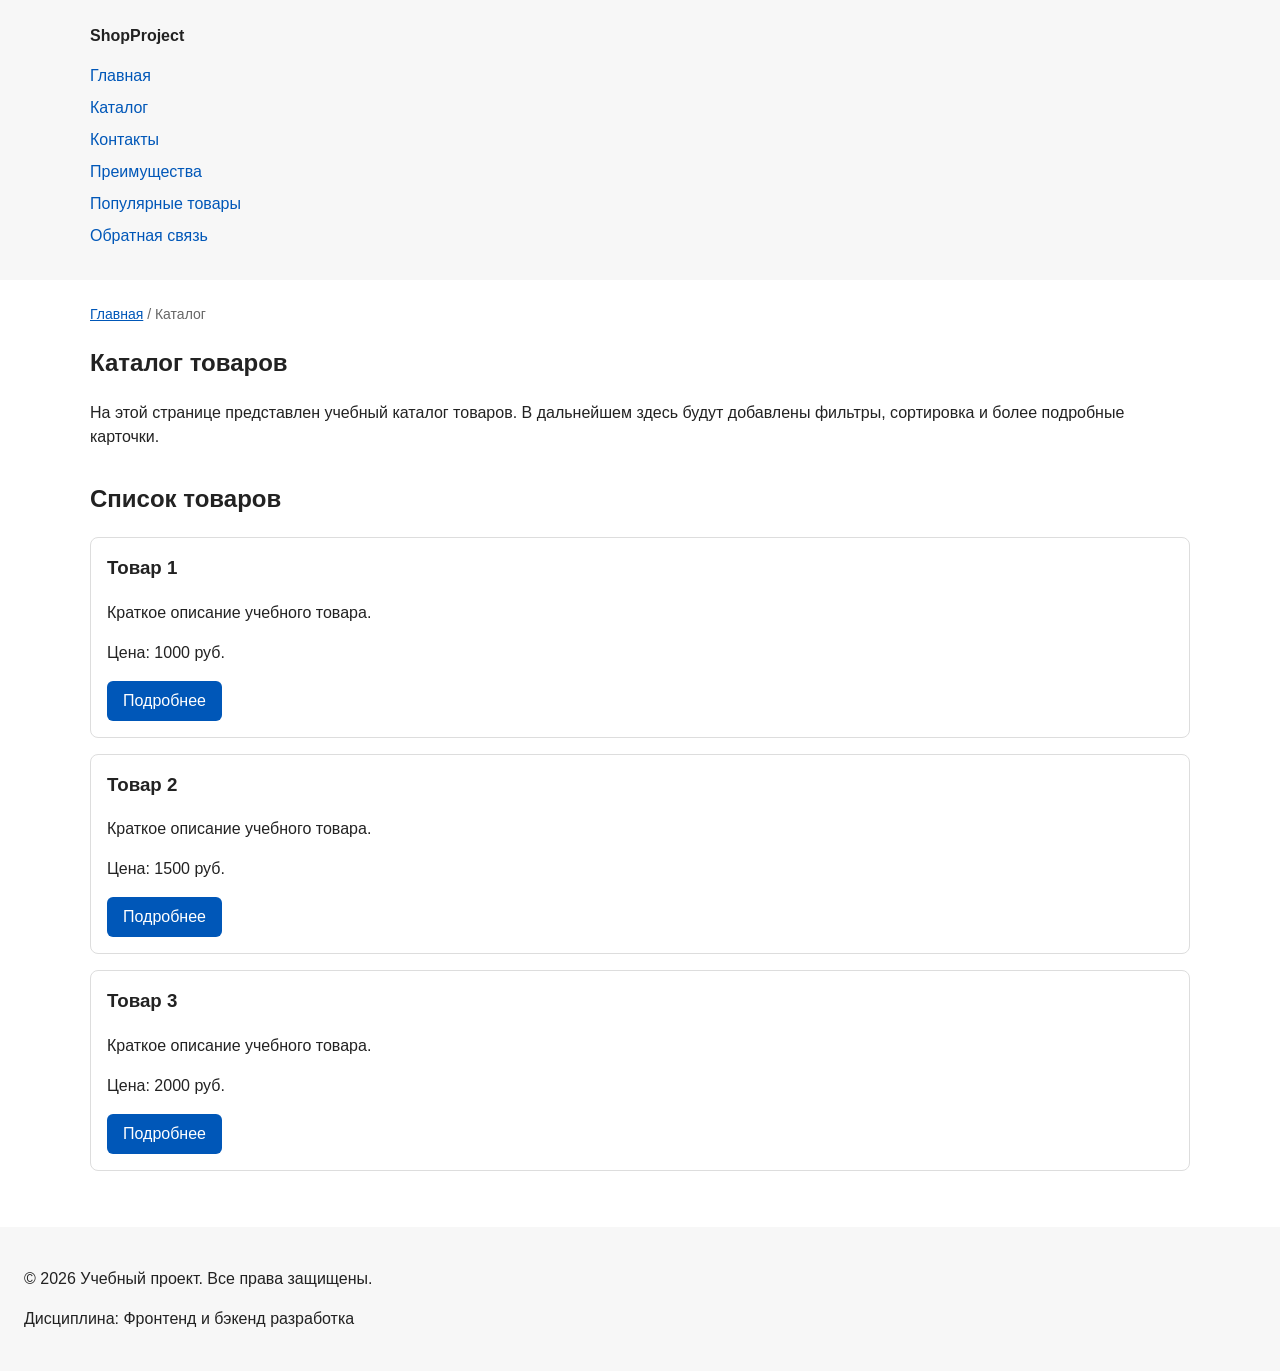
==== catalog.html @ 39c54fe2 "feat: add multi-page structure navigation and anchors" ====
<!DOCTYPE html>
<html lang="ru">
<head>
    <meta property="og:type" content="website">
    <meta property="og:title" content="Учебный интернет-магазин">
    <meta property="og:description" content="Учебный frontend-проект интернет-магазина.">
    <meta property="og:image" content="https://gothplug.github.io/kr1-html-css-shop/images/preview.jpg">
    <meta charset="UTF-8">
    <meta name="viewport" content="width=device-width, initial-scale=1.0">
    <meta name="description" content="Каталог товаров учебного интернет-магазина.">
    <title>Каталог товаров — Учебный интернет-магазин</title>
    <link rel="stylesheet" href="css/style.css">
</head>
<body>
  <header>
    <div class="site-header">
      <a class="site-logo" href="index.html">ShopProject</a>

      <nav class="site-nav" aria-label="Основная навигация">
        <ul class="site-nav__list">
          <li><a href="index.html">Главная</a></li>
          <li><a href="catalog.html">Каталог</a></li>
          <li><a href="contacts.html">Контакты</a></li>
          <li><a href="index.html#advantages">Преимущества</a></li>
          <li><a href="index.html#popular">Популярные товары</a></li>
          <li><a href="index.html#contacts">Обратная связь</a></li>
        </ul>
      </nav>
    </div>
  </header>

  <main>
    <nav class="breadcrumbs" aria-label="Хлебные крошки">
      <a href="index.html">Главная</a>
      <span>Каталог</span>
    </nav>

    <section class="section">
      <h1>Каталог товаров</h1>
      <p>
        На этой странице представлен учебный каталог товаров.
        В дальнейшем здесь будут добавлены фильтры, сортировка и более
        подробные карточки.
      </p>
    </section>

    <section class="section">
      <h2>Список товаров</h2>

      <article class="product-card">
        <h3>Товар 1</h3>
        <p>Краткое описание учебного товара.</p>
        <p>Цена: 1000 руб.</p>
        <a class="button" href="index.html#popular">Подробнее</a>
      </article>

      <article class="product-card">
        <h3>Товар 2</h3>
        <p>Краткое описание учебного товара.</p>
        <p>Цена: 1500 руб.</p>
        <a class="button" href="index.html#popular">Подробнее</a>
      </article>

      <article class="product-card">
        <h3>Товар 3</h3>
        <p>Краткое описание учебного товара.</p>
        <p>Цена: 2000 руб.</p>
        <a class="button" href="index.html#popular">Подробнее</a>
      </article>
    </section>
  </main>

  <footer>
    <p>&copy; 2026 Учебный проект. Все права защищены.</p>
    <p>Дисциплина: Фронтенд и бэкенд разработка</p>
  </footer>
</body>
</html>
---- css/style.css ----
/* ===============================
   1. Переменные проекта
   =============================== */

:root {
  /* Основные цвета проекта */
  --color-bg: #ffffff;
  --color-text: #222222;
  --color-muted: #666666;
  --color-primary: #0057b8;
  --color-primary-dark: #003f86;
  --color-border: #dddddd;
  --color-surface: #f7f7f7;
  --color-surface-accent: #eef5ff;
  --color-danger: #b00020;
  --color-success: #168a2f;
  --color-success-bg: #eefaf0;
  --color-white: #ffffff;

  /* Отступы */
  --space-xs: 4px;
  --space-sm: 8px;
  --space-md: 16px;
  --space-lg: 24px;
  --space-xl: 32px;

  /* Скругления */
  --radius-sm: 6px;
  --radius-md: 8px;
  --radius-lg: 12px;

  /* Размеры */
  --container-width: 1100px;
}

/* ===============================
   2. Базовые стили
   =============================== */

* {
  box-sizing: border-box;
}

body {
  margin: 0;
  font-family: Arial, sans-serif;
  line-height: 1.5;
  color: var(--color-text);
  background-color: var(--color-bg);
}

header,
main,
footer {
  padding: var(--space-lg);
}

header {
  background-color: var(--color-surface);
}

footer {
  background-color: var(--color-surface);
}

.breadcrumbs {
  max-width: var(--container-width);
  margin: 0 auto var(--space-md);
  font-size: 14px;
  color: var(--color-muted);
}

.breadcrumbs a {
  color: var(--color-primary);
}

.breadcrumbs span::before {
  content: " / ";
  color: var(--color-muted);
}


/* ===============================
   3. Общие элементы интерфейса
   =============================== */

a {
  color: var(--color-primary);
}

a:hover {
  color: var(--color-primary-dark);
}

:target {
  outline: 2px dashed var(--color-primary);
  outline-offset: 4px;
}

a:focus-visible {
  outline: 2px solid var(--color-primary);
  outline-offset: 3px;
}

.button {
  display: inline-block;
  padding: var(--space-sm) var(--space-md);
  color: var(--color-white);
  background-color: var(--color-primary);
  text-decoration: none;
  border: none;
  border-radius: var(--radius-sm);
  cursor: pointer;
}

.button:hover {
  background-color: var(--color-primary-dark);
}

.button:focus-visible {
  outline: 2px solid var(--color-primary);
  outline-offset: 3px;
}

.button:disabled {
  opacity: 0.6;
  cursor: not-allowed;
}

/* ===============================
   4. Компоненты страницы
   =============================== */

.site-header {
  max-width: var(--container-width);
  margin: 0 auto;
}

.site-logo {
  font-weight: bold;
  text-decoration: none;
  color: var(--color-text);
}

.site-nav__list {
  padding: 0;
  margin: var(--space-md) 0 0;
  list-style: none;
}

.site-nav__list li {
  margin-bottom: var(--space-sm);
}

.site-nav__list a {
  color: var(--color-primary);
  text-decoration: none;
}

.site-nav__list a:hover {
  text-decoration: underline;
}

.hero {
  max-width: var(--container-width);
  margin: 0 auto var(--space-xl);
  padding: var(--space-xl) var(--space-lg);
  background-color: var(--color-surface-accent);
  border-radius: var(--radius-lg);
}

.section {
  max-width: var(--container-width);
  margin: 0 auto var(--space-xl);
}

.section h2 {
  margin-top: 0;
}

.product-card {
  margin-bottom: var(--space-md);
  padding: var(--space-md);
  border: 1px solid var(--color-border);
  border-radius: var(--radius-md);
  background-color: var(--color-bg);
}

.product-card:hover {
  border-color: var(--color-primary);
}

.product-card h3 {
  margin-top: 0;
}

.aside-info {
  max-width: var(--container-width);
  margin: 0 auto var(--space-xl);
  padding: var(--space-md);
  border-left: 4px solid var(--color-primary);
  background-color: var(--color-surface);
}

/* ===============================
   5. Форма и модальное окно
   =============================== */

.order-dialog {
  width: min(100% - 32px, 560px);
  padding: var(--space-lg);
  border: none;
  border-radius: var(--radius-lg);
}

.order-dialog::backdrop {
  background-color: rgba(0, 0, 0, 0.5);
}

.form-field {
  margin-bottom: var(--space-md);
}

.form-field label {
  display: block;
  margin-bottom: var(--space-xs);
}

.form-field input,
.form-field select,
.form-field textarea {
  width: 100%;
  padding: 10px 12px;
  border: 1px solid var(--color-border);
  border-radius: var(--radius-sm);
  font: inherit;
}

.form-field input[type="checkbox"] {
  width: auto;
}

.form-field small {
  display: block;
  margin-top: var(--space-xs);
  color: var(--color-muted);
}

.form-field input:hover,
.form-field select:hover,
.form-field textarea:hover {
  border-color: var(--color-primary);
}

.form-field input:focus-visible,
.form-field select:focus-visible,
.form-field textarea:focus-visible,
.form-actions button:focus-visible {
  outline: 2px solid var(--color-primary);
  outline-offset: 3px;
}

[aria-invalid="true"] {
  border-color: var(--color-danger);
}

.form-actions {
  display: flex;
  gap: 12px;
  margin-top: 20px;
}

.success-message {
  max-width: var(--container-width);
  margin: var(--space-lg) auto;
  padding: var(--space-md);
  border-left: 4px solid var(--color-success);
  background-color: var(--color-success-bg);
}

html {
  scroll-behavior: smooth;
}
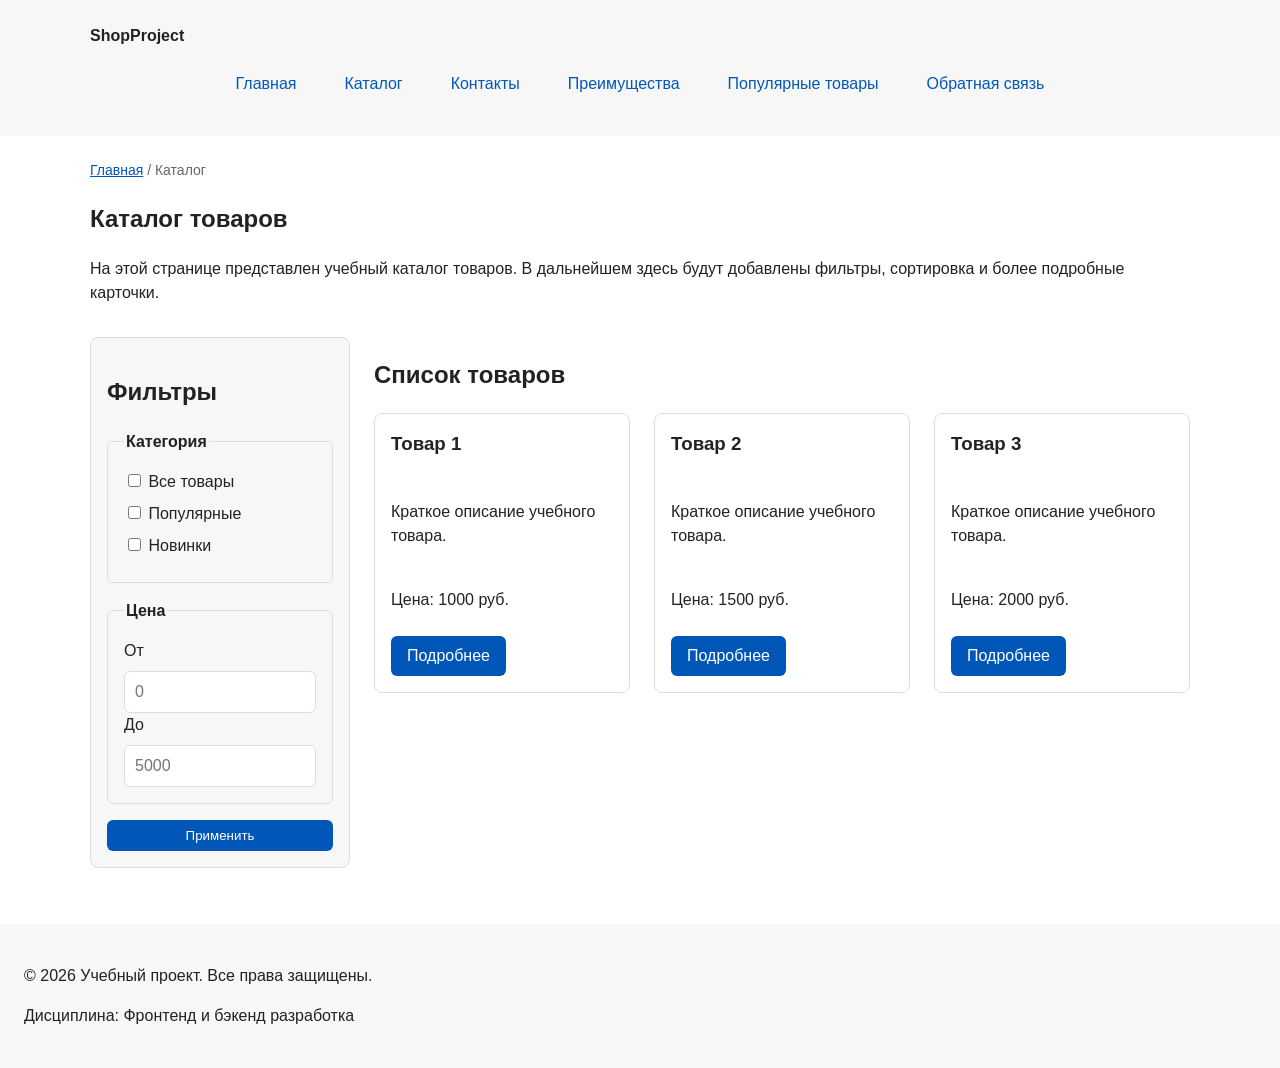
==== commit 60522a54: "feat: add flex navigation and grid catalog layout" ====
--- a/catalog.html
+++ b/catalog.html
@@ -44,29 +44,70 @@
       </p>
     </section>
 
-    <section class="section">
-      <h2>Список товаров</h2>
+    <section class="catalog-layout">
+      <aside class="catalog-filters">
+        <h2>Фильтры</h2>
 
-      <article class="product-card">
-        <h3>Товар 1</h3>
-        <p>Краткое описание учебного товара.</p>
-        <p>Цена: 1000 руб.</p>
-        <a class="button" href="index.html#popular">Подробнее</a>
-      </article>
+        <form class="filters-form" action="#" method="get">
+          <fieldset>
+            <legend>Категория</legend>
 
-      <article class="product-card">
-        <h3>Товар 2</h3>
-        <p>Краткое описание учебного товара.</p>
-        <p>Цена: 1500 руб.</p>
-        <a class="button" href="index.html#popular">Подробнее</a>
-      </article>
+            <label>
+              <input type="checkbox" name="category" value="all">
+              Все товары
+            </label>
 
-      <article class="product-card">
-        <h3>Товар 3</h3>
-        <p>Краткое описание учебного товара.</p>
-        <p>Цена: 2000 руб.</p>
-        <a class="button" href="index.html#popular">Подробнее</a>
-      </article>
+            <label>
+              <input type="checkbox" name="category" value="popular">
+              Популярные
+            </label>
+
+            <label>
+              <input type="checkbox" name="category" value="new">
+              Новинки
+            </label>
+          </fieldset>
+
+          <fieldset>
+            <legend>Цена</legend>
+
+            <label for="price-from">От</label>
+            <input id="price-from" name="price-from" type="number" min="0" placeholder="0">
+
+            <label for="price-to">До</label>
+            <input id="price-to" name="price-to" type="number" min="0" placeholder="5000">
+          </fieldset>
+
+          <button class="button" type="submit">Применить</button>
+        </form>
+      </aside>
+
+      <section class="catalog-products">
+        <h2>Список товаров</h2>
+
+        <div class="products-grid">
+          <article class="product-card">
+            <h3>Товар 1</h3>
+            <p>Краткое описание учебного товара.</p>
+            <p>Цена: 1000 руб.</p>
+            <a class="button" href="index.html#popular">Подробнее</a>
+          </article>
+
+          <article class="product-card">
+            <h3>Товар 2</h3>
+            <p>Краткое описание учебного товара.</p>
+            <p>Цена: 1500 руб.</p>
+            <a class="button" href="index.html#popular">Подробнее</a>
+          </article>
+
+          <article class="product-card">
+            <h3>Товар 3</h3>
+            <p>Краткое описание учебного товара.</p>
+            <p>Цена: 2000 руб.</p>
+            <a class="button" href="index.html#popular">Подробнее</a>
+          </article>
+        </div>
+      </section>
     </section>
   </main>
 
@@ -75,4 +116,4 @@
     <p>Дисциплина: Фронтенд и бэкенд разработка</p>
   </footer>
 </body>
-</html>
+</html>
--- a/css/style.css
+++ b/css/style.css
@@ -143,6 +143,11 @@
 }
 
 .site-nav__list {
+  display: flex;
+  flex-wrap: wrap;
+  justify-content: center;
+  align-items: center;
+  gap: var(--space-md);
   padding: 0;
   margin: var(--space-md) 0 0;
   list-style: none;
@@ -153,13 +158,18 @@
 }
 
 .site-nav__list a {
+  display: inline-block;
+  padding: var(--space-sm) var(--space-md);
   color: var(--color-primary);
   text-decoration: none;
+  border-radius: var(--radius-sm);
 }
 
 .site-nav__list a:hover {
-  text-decoration: underline;
-}
+  color: var(--color-white);
+  background-color: var(--color-primary);
+}
+
 
 .hero {
   max-width: var(--container-width);
@@ -179,12 +189,21 @@
 }
 
 .product-card {
-  margin-bottom: var(--space-md);
+  display: flex;
+  flex-direction: column;
+  gap: var(--space-sm);
+  margin-bottom: 0;
   padding: var(--space-md);
   border: 1px solid var(--color-border);
   border-radius: var(--radius-md);
   background-color: var(--color-bg);
 }
+
+.product-card .button {
+  margin-top: auto;
+  align-self: flex-start;
+}
+
 
 .product-card:hover {
   border-color: var(--color-primary);
@@ -281,3 +300,59 @@
 html {
   scroll-behavior: smooth;
 }
+
+.products-grid {
+  display: grid;
+  grid-template-columns: repeat(3, 1fr);
+  gap: var(--space-lg);
+}
+
+.catalog-layout {
+  max-width: var(--container-width);
+  margin: 0 auto var(--space-xl);
+  display: grid;
+  grid-template-columns: 260px 1fr;
+  grid-template-areas: "filters products";
+  gap: var(--space-lg);
+}
+
+.catalog-filters {
+  grid-area: filters;
+  padding: var(--space-md);
+  border: 1px solid var(--color-border);
+  border-radius: var(--radius-md);
+  background-color: var(--color-surface);
+}
+
+.catalog-products {
+  grid-area: products;
+}
+
+.filters-form {
+  display: grid;
+  gap: var(--space-md);
+}
+
+.filters-form fieldset {
+  margin: 0;
+  padding: var(--space-md);
+  border: 1px solid var(--color-border);
+  border-radius: var(--radius-sm);
+}
+
+.filters-form legend {
+  font-weight: 700;
+}
+
+.filters-form label {
+  display: block;
+  margin-bottom: var(--space-sm);
+}
+
+.filters-form input[type="number"] {
+  width: 100%;
+  padding: 8px 10px;
+  border: 1px solid var(--color-border);
+  border-radius: var(--radius-sm);
+  font: inherit;
+}
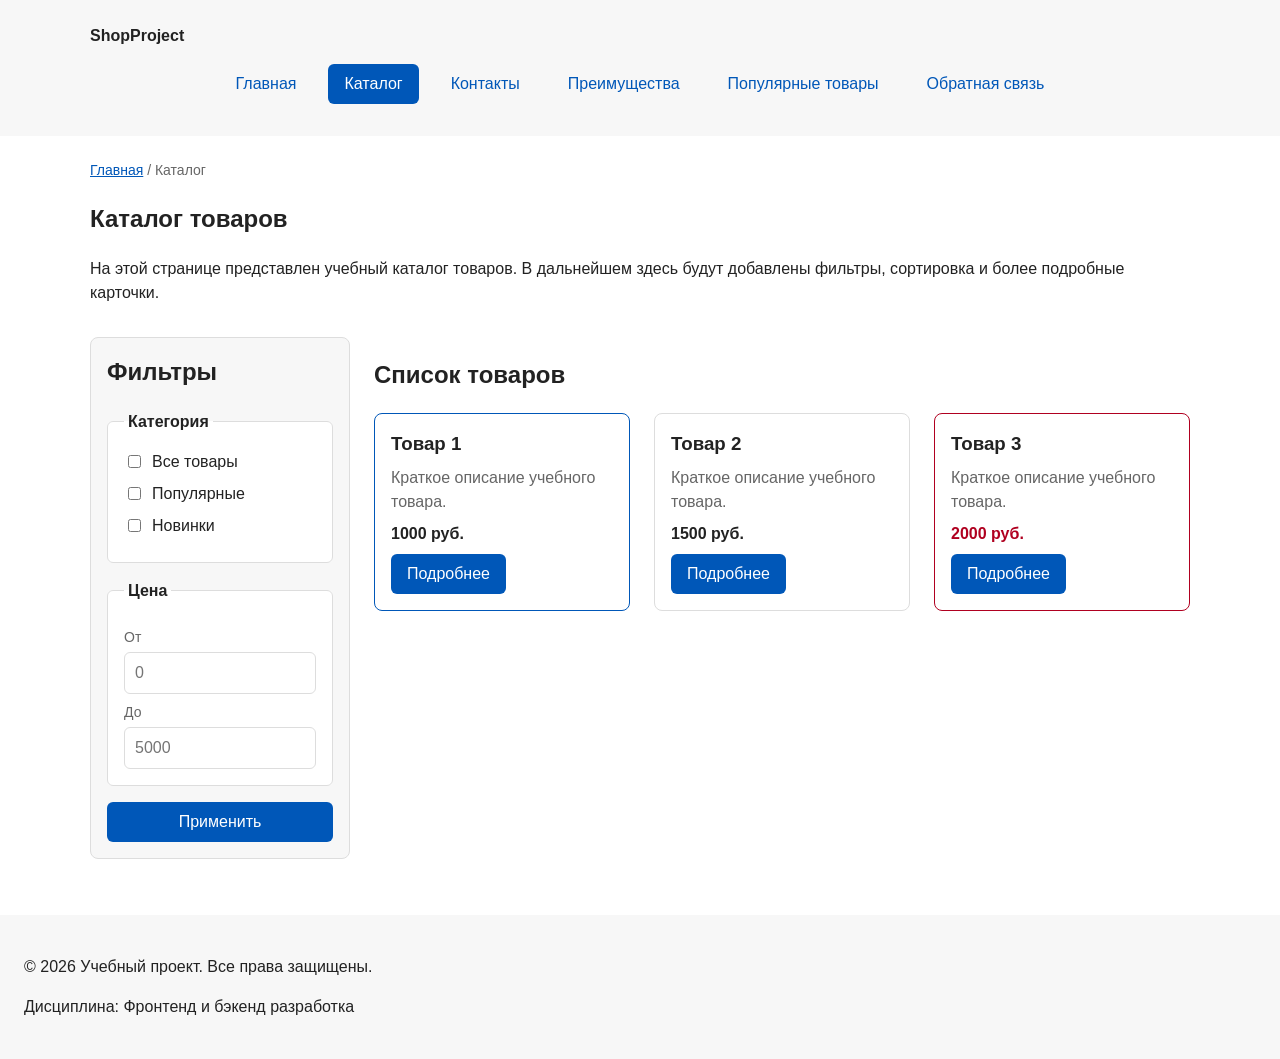
==== commit 3c37ad83: "refactor: apply BEM naming to CSS classes" ====
--- a/catalog.html
+++ b/catalog.html
@@ -1,15 +1,15 @@
 <!DOCTYPE html>
 <html lang="ru">
 <head>
-    <meta property="og:type" content="website">
-    <meta property="og:title" content="Учебный интернет-магазин">
-    <meta property="og:description" content="Учебный frontend-проект интернет-магазина.">
-    <meta property="og:image" content="https://gothplug.github.io/kr1-html-css-shop/images/preview.jpg">
-    <meta charset="UTF-8">
-    <meta name="viewport" content="width=device-width, initial-scale=1.0">
-    <meta name="description" content="Каталог товаров учебного интернет-магазина.">
-    <title>Каталог товаров — Учебный интернет-магазин</title>
-    <link rel="stylesheet" href="css/style.css">
+  <meta property="og:type" content="website">
+  <meta property="og:title" content="Учебный интернет-магазин">
+  <meta property="og:description" content="Учебный frontend-проект интернет-магазина.">
+  <meta property="og:image" content="https://gothplug.github.io/kr1-html-css-shop/images/preview.jpg">
+  <meta charset="UTF-8">
+  <meta name="viewport" content="width=device-width, initial-scale=1.0">
+  <meta name="description" content="Каталог товаров учебного интернет-магазина.">
+  <title>Каталог товаров — Учебный интернет-магазин</title>
+  <link rel="stylesheet" href="css/style.css">
 </head>
 <body>
   <header>
@@ -19,7 +19,7 @@
       <nav class="site-nav" aria-label="Основная навигация">
         <ul class="site-nav__list">
           <li><a href="index.html">Главная</a></li>
-          <li><a href="catalog.html">Каталог</a></li>
+          <li><a href="catalog.html" aria-current="page">Каталог</a></li>
           <li><a href="contacts.html">Контакты</a></li>
           <li><a href="index.html#advantages">Преимущества</a></li>
           <li><a href="index.html#popular">Популярные товары</a></li>
@@ -31,8 +31,8 @@
 
   <main>
     <nav class="breadcrumbs" aria-label="Хлебные крошки">
-      <a href="index.html">Главная</a>
-      <span>Каталог</span>
+      <a class="breadcrumbs__link" href="index.html">Главная</a>
+      <span class="breadcrumbs__current">Каталог</span>
     </nav>
 
     <section class="section">
@@ -78,7 +78,7 @@
             <input id="price-to" name="price-to" type="number" min="0" placeholder="5000">
           </fieldset>
 
-          <button class="button" type="submit">Применить</button>
+          <button class="button button--primary" type="submit">Применить</button>
         </form>
       </aside>
 
@@ -86,25 +86,25 @@
         <h2>Список товаров</h2>
 
         <div class="products-grid">
-          <article class="product-card">
-            <h3>Товар 1</h3>
-            <p>Краткое описание учебного товара.</p>
-            <p>Цена: 1000 руб.</p>
-            <a class="button" href="index.html#popular">Подробнее</a>
+          <article class="product-card product-card--featured">
+            <h3 class="product-card__title">Товар 1</h3>
+            <p class="product-card__description">Краткое описание учебного товара.</p>
+            <p class="product-card__price">1000 руб.</p>
+            <a class="button button--primary product-card__button" href="index.html#popular">Подробнее</a>
           </article>
 
           <article class="product-card">
-            <h3>Товар 2</h3>
-            <p>Краткое описание учебного товара.</p>
-            <p>Цена: 1500 руб.</p>
-            <a class="button" href="index.html#popular">Подробнее</a>
+            <h3 class="product-card__title">Товар 2</h3>
+            <p class="product-card__description">Краткое описание учебного товара.</p>
+            <p class="product-card__price">1500 руб.</p>
+            <a class="button button--primary product-card__button" href="index.html#popular">Подробнее</a>
           </article>
 
-          <article class="product-card">
-            <h3>Товар 3</h3>
-            <p>Краткое описание учебного товара.</p>
-            <p>Цена: 2000 руб.</p>
-            <a class="button" href="index.html#popular">Подробнее</a>
+          <article class="product-card product-card--discount">
+            <h3 class="product-card__title">Товар 3</h3>
+            <p class="product-card__description">Краткое описание учебного товара.</p>
+            <p class="product-card__price">2000 руб.</p>
+            <a class="button button--primary product-card__button" href="index.html#popular">Подробнее</a>
           </article>
         </div>
       </section>
--- a/css/style.css
+++ b/css/style.css
@@ -41,6 +41,10 @@
   box-sizing: border-box;
 }
 
+html {
+  scroll-behavior: smooth;
+}
+
 body {
   margin: 0;
   font-family: Arial, sans-serif;
@@ -63,6 +67,7 @@
   background-color: var(--color-surface);
 }
 
+/* Хлебные крошки */
 .breadcrumbs {
   max-width: var(--container-width);
   margin: 0 auto var(--space-md);
@@ -70,15 +75,14 @@
   color: var(--color-muted);
 }
 
-.breadcrumbs a {
+.breadcrumbs__link {
   color: var(--color-primary);
 }
 
-.breadcrumbs span::before {
+.breadcrumbs__current::before {
   content: " / ";
   color: var(--color-muted);
 }
-
 
 /* ===============================
    3. Общие элементы интерфейса
@@ -102,19 +106,38 @@
   outline-offset: 3px;
 }
 
+/* ===============================
+   Блок «Кнопка» и его модификаторы
+   =============================== */
+
 .button {
   display: inline-block;
   padding: var(--space-sm) var(--space-md);
+  border: none;
+  border-radius: var(--radius-sm);
+  font: inherit;
+  text-decoration: none;
+  cursor: pointer;
+}
+
+.button--primary {
   color: var(--color-white);
   background-color: var(--color-primary);
-  text-decoration: none;
-  border: none;
-  border-radius: var(--radius-sm);
-  cursor: pointer;
-}
-
-.button:hover {
+}
+
+.button--primary:hover {
   background-color: var(--color-primary-dark);
+}
+
+.button--secondary {
+  color: var(--color-primary);
+  background-color: transparent;
+  border: 1px solid var(--color-primary);
+}
+
+.button--secondary:hover {
+  color: var(--color-white);
+  background-color: var(--color-primary);
 }
 
 .button:focus-visible {
@@ -122,13 +145,14 @@
   outline-offset: 3px;
 }
 
-.button:disabled {
+.button:disabled,
+.button--disabled {
   opacity: 0.6;
   cursor: not-allowed;
 }
 
 /* ===============================
-   4. Компоненты страницы
+   4. Хедер и навигация
    =============================== */
 
 .site-header {
@@ -170,6 +194,14 @@
   background-color: var(--color-primary);
 }
 
+.site-nav__list a[aria-current="page"] {
+  color: var(--color-white);
+  background-color: var(--color-primary);
+}
+
+/* ===============================
+   5. Компоненты страницы
+   =============================== */
 
 .hero {
   max-width: var(--container-width);
@@ -188,29 +220,51 @@
   margin-top: 0;
 }
 
+/* Карточка товара */
 .product-card {
   display: flex;
   flex-direction: column;
   gap: var(--space-sm);
-  margin-bottom: 0;
   padding: var(--space-md);
   border: 1px solid var(--color-border);
   border-radius: var(--radius-md);
   background-color: var(--color-bg);
 }
 
-.product-card .button {
+.product-card:hover {
+  border-color: var(--color-primary);
+}
+
+.product-card--featured {
+  border-color: var(--color-primary);
+}
+
+.product-card--discount {
+  border-color: var(--color-danger);
+}
+
+.product-card__title {
+  margin: 0;
+  color: var(--color-text);
+}
+
+.product-card__description {
+  margin: 0;
+  color: var(--color-muted);
+}
+
+.product-card__price {
+  margin: 0;
+  font-weight: 700;
+}
+
+.product-card--discount .product-card__price {
+  color: var(--color-danger);
+}
+
+.product-card__button {
   margin-top: auto;
   align-self: flex-start;
-}
-
-
-.product-card:hover {
-  border-color: var(--color-primary);
-}
-
-.product-card h3 {
-  margin-top: 0;
 }
 
 .aside-info {
@@ -222,90 +276,8 @@
 }
 
 /* ===============================
-   5. Форма и модальное окно
-   =============================== */
-
-.order-dialog {
-  width: min(100% - 32px, 560px);
-  padding: var(--space-lg);
-  border: none;
-  border-radius: var(--radius-lg);
-}
-
-.order-dialog::backdrop {
-  background-color: rgba(0, 0, 0, 0.5);
-}
-
-.form-field {
-  margin-bottom: var(--space-md);
-}
-
-.form-field label {
-  display: block;
-  margin-bottom: var(--space-xs);
-}
-
-.form-field input,
-.form-field select,
-.form-field textarea {
-  width: 100%;
-  padding: 10px 12px;
-  border: 1px solid var(--color-border);
-  border-radius: var(--radius-sm);
-  font: inherit;
-}
-
-.form-field input[type="checkbox"] {
-  width: auto;
-}
-
-.form-field small {
-  display: block;
-  margin-top: var(--space-xs);
-  color: var(--color-muted);
-}
-
-.form-field input:hover,
-.form-field select:hover,
-.form-field textarea:hover {
-  border-color: var(--color-primary);
-}
-
-.form-field input:focus-visible,
-.form-field select:focus-visible,
-.form-field textarea:focus-visible,
-.form-actions button:focus-visible {
-  outline: 2px solid var(--color-primary);
-  outline-offset: 3px;
-}
-
-[aria-invalid="true"] {
-  border-color: var(--color-danger);
-}
-
-.form-actions {
-  display: flex;
-  gap: 12px;
-  margin-top: 20px;
-}
-
-.success-message {
-  max-width: var(--container-width);
-  margin: var(--space-lg) auto;
-  padding: var(--space-md);
-  border-left: 4px solid var(--color-success);
-  background-color: var(--color-success-bg);
-}
-
-html {
-  scroll-behavior: smooth;
-}
-
-.products-grid {
-  display: grid;
-  grid-template-columns: repeat(3, 1fr);
-  gap: var(--space-lg);
-}
+   6. Каталог: раскладка, фильтры, сетка товаров
+   =============================== */
 
 .catalog-layout {
   max-width: var(--container-width);
@@ -322,10 +294,16 @@
   border: 1px solid var(--color-border);
   border-radius: var(--radius-md);
   background-color: var(--color-surface);
+  align-self: start;
+}
+
+.catalog-filters h2 {
+  margin-top: 0;
 }
 
 .catalog-products {
   grid-area: products;
+  min-width: 0;
 }
 
 .filters-form {
@@ -338,15 +316,35 @@
   padding: var(--space-md);
   border: 1px solid var(--color-border);
   border-radius: var(--radius-sm);
+  background-color: var(--color-bg);
 }
 
 .filters-form legend {
   font-weight: 700;
-}
-
+  padding: 0 var(--space-xs);
+}
+
+/* Чекбоксы категорий — в строку с чекбоксом */
 .filters-form label {
   display: block;
   margin-bottom: var(--space-sm);
+}
+
+.filters-form fieldset label {
+  display: inline-flex;
+  align-items: center;
+  gap: var(--space-sm);
+  margin-bottom: var(--space-sm);
+  cursor: pointer;
+}
+
+/* Поля «От» и «До» — блок над инпутом */
+.filters-form label[for="price-from"],
+.filters-form label[for="price-to"] {
+  display: block;
+  margin: var(--space-sm) 0 var(--space-xs);
+  font-size: 14px;
+  color: var(--color-muted);
 }
 
 .filters-form input[type="number"] {
@@ -356,3 +354,150 @@
   border-radius: var(--radius-sm);
   font: inherit;
 }
+
+.filters-form input[type="number"]:hover {
+  border-color: var(--color-primary);
+}
+
+.filters-form input[type="number"]:focus-visible {
+  outline: 2px solid var(--color-primary);
+  outline-offset: 2px;
+}
+
+.products-grid {
+  display: grid;
+  grid-template-columns: repeat(3, 1fr);
+  gap: var(--space-lg);
+}
+
+/* ===============================
+   7. Форма заявки и модальное окно
+   =============================== */
+
+.order-dialog {
+  width: min(100% - 32px, 560px);
+  padding: var(--space-lg);
+  border: none;
+  border-radius: var(--radius-lg);
+}
+
+.order-dialog::backdrop {
+  background-color: rgba(0, 0, 0, 0.5);
+}
+
+/* Форма */
+.order-form {
+  display: block;
+}
+
+.order-form__field {
+  margin-bottom: var(--space-md);
+}
+
+.order-form__field--checkbox {
+  margin-top: var(--space-sm);
+}
+
+.order-form__label {
+  display: block;
+  margin-bottom: var(--space-xs);
+}
+
+.order-form__label--checkbox {
+  display: inline-flex;
+  align-items: center;
+  gap: var(--space-sm);
+  margin-bottom: 0;
+  cursor: pointer;
+}
+
+.order-form__input,
+.order-form__select,
+.order-form__textarea {
+  width: 100%;
+  padding: 10px 12px;
+  border: 1px solid var(--color-border);
+  border-radius: var(--radius-sm);
+  font: inherit;
+}
+
+.order-form__input:hover,
+.order-form__select:hover,
+.order-form__textarea:hover {
+  border-color: var(--color-primary);
+}
+
+.order-form__input:focus-visible,
+.order-form__select:focus-visible,
+.order-form__textarea:focus-visible,
+.order-form__checkbox:focus-visible,
+.order-form__actions .button:focus-visible {
+  outline: 2px solid var(--color-primary);
+  outline-offset: 3px;
+}
+
+.order-form__checkbox {
+  width: auto;
+}
+
+.order-form__hint {
+  display: block;
+  margin-top: var(--space-xs);
+  color: var(--color-muted);
+}
+
+.order-form__input[aria-invalid="true"],
+.order-form__select[aria-invalid="true"],
+.order-form__textarea[aria-invalid="true"] {
+  border-color: var(--color-danger);
+}
+
+.order-form__actions {
+  display: flex;
+  gap: var(--space-md);
+  margin-top: var(--space-lg);
+}
+
+/* Сообщение об успехе */
+.success-message {
+  max-width: var(--container-width);
+  margin: var(--space-lg) auto;
+  padding: var(--space-md);
+  border-left: 4px solid var(--color-success);
+  background-color: var(--color-success-bg);
+}
+
+/* ===============================
+   8. Адаптив
+   =============================== */
+
+@media (max-width: 900px) {
+  .products-grid {
+    grid-template-columns: repeat(2, 1fr);
+  }
+}
+
+@media (max-width: 720px) {
+  .catalog-layout {
+    grid-template-columns: 1fr;
+    grid-template-areas:
+      "filters"
+      "products";
+  }
+
+  .catalog-filters {
+    position: static;
+  }
+}
+
+@media (max-width: 520px) {
+  .products-grid {
+    grid-template-columns: 1fr;
+  }
+
+  header,
+  main,
+  footer {
+    padding: var(--space-md);
+  }
+}
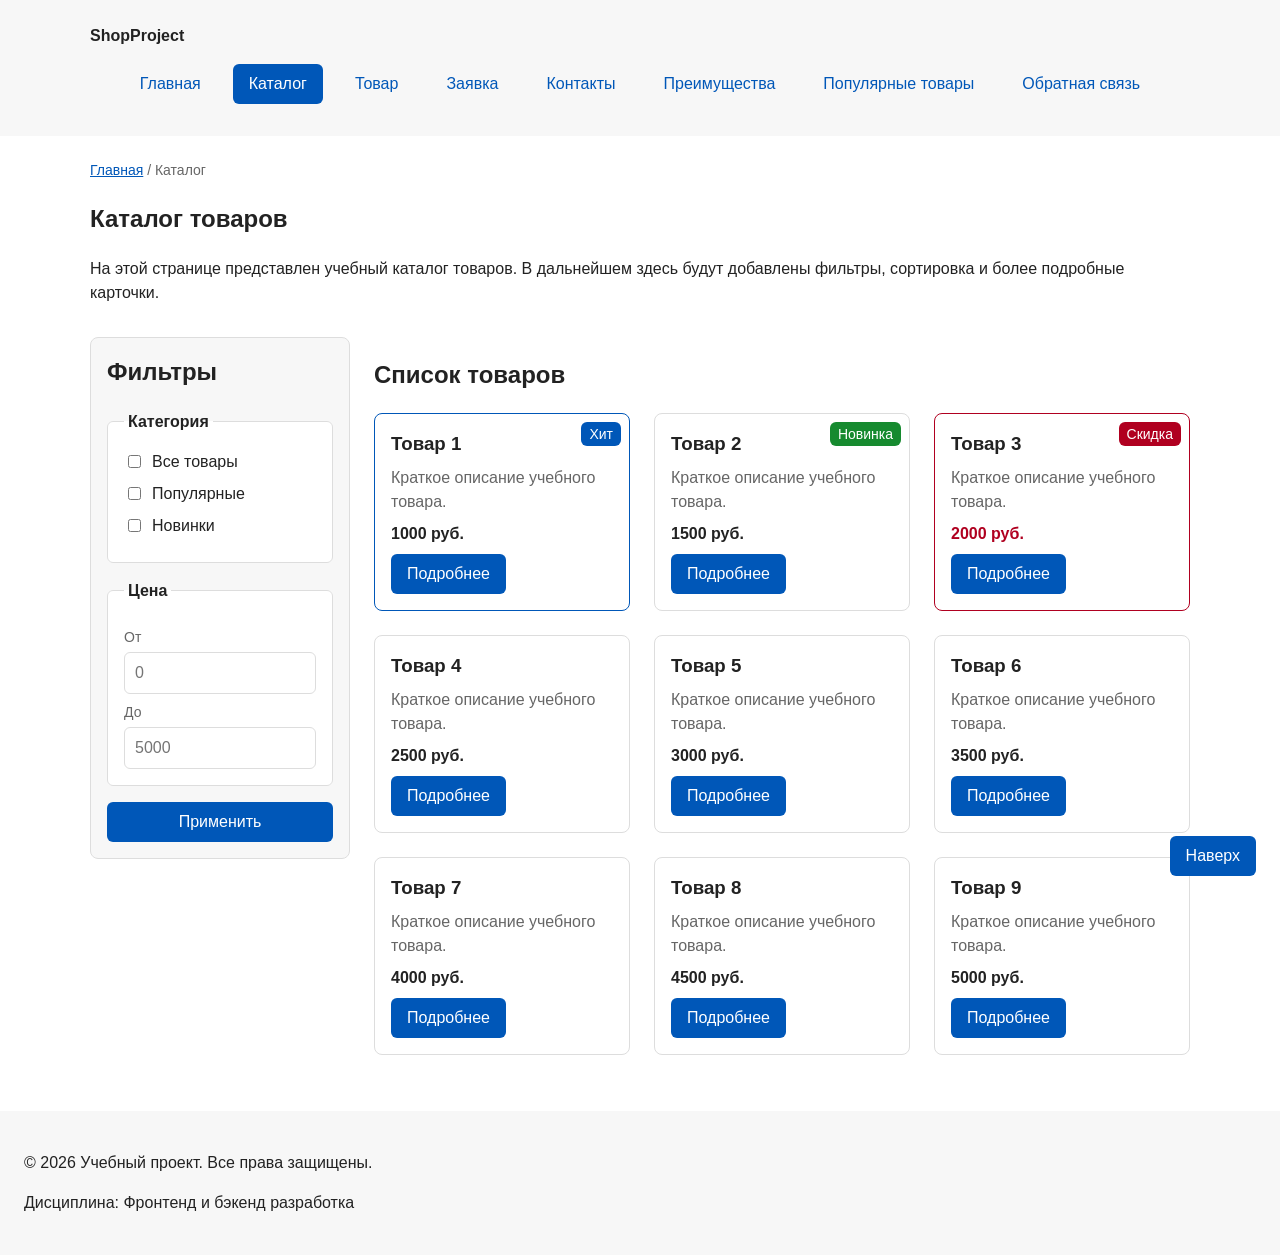
==== commit abafc9d9: "fix: prepare HTML CSS project for submission" ====
--- a/catalog.html
+++ b/catalog.html
@@ -4,7 +4,7 @@
   <meta property="og:type" content="website">
   <meta property="og:title" content="Учебный интернет-магазин">
   <meta property="og:description" content="Учебный frontend-проект интернет-магазина.">
-  <meta property="og:image" content="https://gothplug.github.io/kr1-html-css-shop/images/preview.jpg">
+  <meta property="og:image" content="https://gothplug.github.io/kr1_front/images/preview.jpg">
   <meta charset="UTF-8">
   <meta name="viewport" content="width=device-width, initial-scale=1.0">
   <meta name="description" content="Каталог товаров учебного интернет-магазина.">
@@ -18,12 +18,14 @@
 
       <nav class="site-nav" aria-label="Основная навигация">
         <ul class="site-nav__list">
-          <li><a href="index.html">Главная</a></li>
-          <li><a href="catalog.html" aria-current="page">Каталог</a></li>
-          <li><a href="contacts.html">Контакты</a></li>
-          <li><a href="index.html#advantages">Преимущества</a></li>
-          <li><a href="index.html#popular">Популярные товары</a></li>
-          <li><a href="index.html#contacts">Обратная связь</a></li>
+          <li class="site-nav__item"><a class="site-nav__link" href="index.html">Главная</a></li>
+          <li class="site-nav__item"><a class="site-nav__link site-nav__link--active" href="catalog.html" aria-current="page">Каталог</a></li>
+          <li class="site-nav__item"><a class="site-nav__link" href="product.html">Товар</a></li>
+          <li class="site-nav__item"><a class="site-nav__link" href="order.html">Заявка</a></li>
+          <li class="site-nav__item"><a class="site-nav__link" href="contacts.html">Контакты</a></li>
+          <li class="site-nav__item"><a class="site-nav__link" href="index.html#advantages">Преимущества</a></li>
+          <li class="site-nav__item"><a class="site-nav__link" href="index.html#popular">Популярные товары</a></li>
+          <li class="site-nav__item"><a class="site-nav__link" href="index.html#contacts">Обратная связь</a></li>
         </ul>
       </nav>
     </div>
@@ -49,33 +51,33 @@
         <h2>Фильтры</h2>
 
         <form class="filters-form" action="#" method="get">
-          <fieldset>
-            <legend>Категория</legend>
+          <fieldset class="filters-form__group">
+            <legend class="filters-form__legend">Категория</legend>
 
-            <label>
-              <input type="checkbox" name="category" value="all">
+            <label class="filters-form__label filters-form__label--choice">
+              <input class="filters-form__checkbox" type="checkbox" name="category" value="all">
               Все товары
             </label>
 
-            <label>
-              <input type="checkbox" name="category" value="popular">
+            <label class="filters-form__label filters-form__label--choice">
+              <input class="filters-form__checkbox" type="checkbox" name="category" value="popular">
               Популярные
             </label>
 
-            <label>
-              <input type="checkbox" name="category" value="new">
+            <label class="filters-form__label filters-form__label--choice">
+              <input class="filters-form__checkbox" type="checkbox" name="category" value="new">
               Новинки
             </label>
           </fieldset>
 
-          <fieldset>
-            <legend>Цена</legend>
+          <fieldset class="filters-form__group">
+            <legend class="filters-form__legend">Цена</legend>
 
-            <label for="price-from">От</label>
-            <input id="price-from" name="price-from" type="number" min="0" placeholder="0">
+            <label class="filters-form__label filters-form__label--price" for="price-from">От</label>
+            <input class="filters-form__input" id="price-from" name="price-from" type="number" min="0" placeholder="0">
 
-            <label for="price-to">До</label>
-            <input id="price-to" name="price-to" type="number" min="0" placeholder="5000">
+            <label class="filters-form__label filters-form__label--price" for="price-to">До</label>
+            <input class="filters-form__input" id="price-to" name="price-to" type="number" min="0" placeholder="5000">
           </fieldset>
 
           <button class="button button--primary" type="submit">Применить</button>
@@ -87,24 +89,69 @@
 
         <div class="products-grid">
           <article class="product-card product-card--featured">
+            <span class="product-card__badge product-card__badge--hit">Хит</span>
             <h3 class="product-card__title">Товар 1</h3>
             <p class="product-card__description">Краткое описание учебного товара.</p>
             <p class="product-card__price">1000 руб.</p>
-            <a class="button button--primary product-card__button" href="index.html#popular">Подробнее</a>
+            <a class="button button--primary product-card__button" href="product.html">Подробнее</a>
           </article>
 
           <article class="product-card">
+            <span class="product-card__badge product-card__badge--new">Новинка</span>
             <h3 class="product-card__title">Товар 2</h3>
             <p class="product-card__description">Краткое описание учебного товара.</p>
             <p class="product-card__price">1500 руб.</p>
-            <a class="button button--primary product-card__button" href="index.html#popular">Подробнее</a>
+            <a class="button button--primary product-card__button" href="product.html">Подробнее</a>
           </article>
 
           <article class="product-card product-card--discount">
+            <span class="product-card__badge">Скидка</span>
             <h3 class="product-card__title">Товар 3</h3>
             <p class="product-card__description">Краткое описание учебного товара.</p>
             <p class="product-card__price">2000 руб.</p>
-            <a class="button button--primary product-card__button" href="index.html#popular">Подробнее</a>
+            <a class="button button--primary product-card__button" href="product.html">Подробнее</a>
+          </article>
+
+          <article class="product-card">
+            <h3 class="product-card__title">Товар 4</h3>
+            <p class="product-card__description">Краткое описание учебного товара.</p>
+            <p class="product-card__price">2500 руб.</p>
+            <a class="button button--primary product-card__button" href="product.html">Подробнее</a>
+          </article>
+
+          <article class="product-card">
+            <h3 class="product-card__title">Товар 5</h3>
+            <p class="product-card__description">Краткое описание учебного товара.</p>
+            <p class="product-card__price">3000 руб.</p>
+            <a class="button button--primary product-card__button" href="product.html">Подробнее</a>
+          </article>
+
+          <article class="product-card">
+            <h3 class="product-card__title">Товар 6</h3>
+            <p class="product-card__description">Краткое описание учебного товара.</p>
+            <p class="product-card__price">3500 руб.</p>
+            <a class="button button--primary product-card__button" href="product.html">Подробнее</a>
+          </article>
+
+          <article class="product-card">
+            <h3 class="product-card__title">Товар 7</h3>
+            <p class="product-card__description">Краткое описание учебного товара.</p>
+            <p class="product-card__price">4000 руб.</p>
+            <a class="button button--primary product-card__button" href="product.html">Подробнее</a>
+          </article>
+
+          <article class="product-card">
+            <h3 class="product-card__title">Товар 8</h3>
+            <p class="product-card__description">Краткое описание учебного товара.</p>
+            <p class="product-card__price">4500 руб.</p>
+            <a class="button button--primary product-card__button" href="product.html">Подробнее</a>
+          </article>
+
+          <article class="product-card">
+            <h3 class="product-card__title">Товар 9</h3>
+            <p class="product-card__description">Краткое описание учебного товара.</p>
+            <p class="product-card__price">5000 руб.</p>
+            <a class="button button--primary product-card__button" href="product.html">Подробнее</a>
           </article>
         </div>
       </section>
@@ -115,5 +162,7 @@
     <p>&copy; 2026 Учебный проект. Все права защищены.</p>
     <p>Дисциплина: Фронтенд и бэкенд разработка</p>
   </footer>
+
+  <a class="to-top" href="#" aria-label="Наверх">Наверх</a>
 </body>
 </html>
--- a/css/style.css
+++ b/css/style.css
@@ -84,6 +84,12 @@
   color: var(--color-muted);
 }
 
+/* Разделитель между несколькими ссылками крошек */
+.breadcrumbs__link + .breadcrumbs__link::before {
+  content: " / ";
+  color: var(--color-muted);
+}
+
 /* ===============================
    3. Общие элементы интерфейса
    =============================== */
@@ -149,6 +155,32 @@
 .button--disabled {
   opacity: 0.6;
   cursor: not-allowed;
+}
+
+/* ===============================
+   Блок «Кнопка наверх»
+   =============================== */
+
+.to-top {
+  position: fixed;
+  right: var(--space-lg);
+  bottom: var(--space-lg);
+  z-index: 10;
+  padding: var(--space-sm) var(--space-md);
+  color: var(--color-white);
+  background-color: var(--color-primary);
+  border-radius: var(--radius-sm);
+  text-decoration: none;
+}
+
+.to-top:hover {
+  color: var(--color-white);
+  background-color: var(--color-primary-dark);
+}
+
+.to-top:focus-visible {
+  outline: 2px solid var(--color-primary);
+  outline-offset: 3px;
 }
 
 /* ===============================
@@ -177,11 +209,11 @@
   list-style: none;
 }
 
-.site-nav__list li {
+.site-nav__item {
   margin-bottom: var(--space-sm);
 }
 
-.site-nav__list a {
+.site-nav__link {
   display: inline-block;
   padding: var(--space-sm) var(--space-md);
   color: var(--color-primary);
@@ -189,12 +221,13 @@
   border-radius: var(--radius-sm);
 }
 
-.site-nav__list a:hover {
+.site-nav__link:hover {
   color: var(--color-white);
   background-color: var(--color-primary);
 }
 
-.site-nav__list a[aria-current="page"] {
+.site-nav__link--active,
+.site-nav__link[aria-current="page"] {
   color: var(--color-white);
   background-color: var(--color-primary);
 }
@@ -222,6 +255,7 @@
 
 /* Карточка товара */
 .product-card {
+  position: relative;
   display: flex;
   flex-direction: column;
   gap: var(--space-sm);
@@ -243,6 +277,28 @@
   border-color: var(--color-danger);
 }
 
+/* Бейдж карточки: позиционируется относительно самой карточки */
+.product-card__badge {
+  position: absolute;
+  top: var(--space-sm);
+  right: var(--space-sm);
+  z-index: 1;
+  padding: 4px 8px;
+  font-size: 14px;
+  line-height: 1.2;
+  color: var(--color-white);
+  background-color: var(--color-danger);
+  border-radius: var(--radius-sm);
+}
+
+.product-card__badge--hit {
+  background-color: var(--color-primary);
+}
+
+.product-card__badge--new {
+  background-color: var(--color-success);
+}
+
 .product-card__title {
   margin: 0;
   color: var(--color-text);
@@ -289,6 +345,9 @@
 }
 
 .catalog-filters {
+  position: sticky;
+  top: var(--space-md);
+  z-index: 1;
   grid-area: filters;
   padding: var(--space-md);
   border: 1px solid var(--color-border);
@@ -311,7 +370,7 @@
   gap: var(--space-md);
 }
 
-.filters-form fieldset {
+.filters-form__group {
   margin: 0;
   padding: var(--space-md);
   border: 1px solid var(--color-border);
@@ -319,35 +378,33 @@
   background-color: var(--color-bg);
 }
 
-.filters-form legend {
+.filters-form__legend {
   font-weight: 700;
   padding: 0 var(--space-xs);
 }
 
-/* Чекбоксы категорий — в строку с чекбоксом */
-.filters-form label {
+.filters-form__label {
   display: block;
   margin-bottom: var(--space-sm);
 }
 
-.filters-form fieldset label {
+/* Категории — чекбокс и подпись в одну строку */
+.filters-form__label--choice {
   display: inline-flex;
   align-items: center;
   gap: var(--space-sm);
-  margin-bottom: var(--space-sm);
   cursor: pointer;
 }
 
-/* Поля «От» и «До» — блок над инпутом */
-.filters-form label[for="price-from"],
-.filters-form label[for="price-to"] {
+/* Подписи полей «От» и «До» — блок над инпутом */
+.filters-form__label--price {
   display: block;
   margin: var(--space-sm) 0 var(--space-xs);
   font-size: 14px;
   color: var(--color-muted);
 }
 
-.filters-form input[type="number"] {
+.filters-form__input {
   width: 100%;
   padding: 8px 10px;
   border: 1px solid var(--color-border);
@@ -355,11 +412,11 @@
   font: inherit;
 }
 
-.filters-form input[type="number"]:hover {
+.filters-form__input:hover {
   border-color: var(--color-primary);
 }
 
-.filters-form input[type="number"]:focus-visible {
+.filters-form__input:focus-visible {
   outline: 2px solid var(--color-primary);
   outline-offset: 2px;
 }
@@ -371,10 +428,82 @@
 }
 
 /* ===============================
-   7. Форма заявки и модальное окно
+   7. Страница товара и таблица характеристик
+   =============================== */
+
+.product-detail {
+  max-width: var(--container-width);
+  margin: 0 auto var(--space-xl);
+  display: grid;
+  grid-template-columns: minmax(0, 1fr) minmax(0, 1fr);
+  gap: var(--space-lg);
+  align-items: start;
+}
+
+.product-detail__image {
+  display: block;
+  width: 100%;
+  height: auto;
+  border: 1px solid var(--color-border);
+  border-radius: var(--radius-md);
+  background-color: var(--color-surface-accent);
+}
+
+.product-detail__info {
+  display: flex;
+  flex-direction: column;
+  gap: var(--space-sm);
+  align-items: flex-start;
+}
+
+.product-detail__title {
+  margin: 0;
+}
+
+.product-detail__description {
+  margin: 0;
+  color: var(--color-muted);
+}
+
+.product-detail__price {
+  margin: 0;
+  font-size: 20px;
+  font-weight: 700;
+}
+
+.product-table {
+  width: 100%;
+  border-collapse: collapse;
+  background-color: var(--color-bg);
+}
+
+.product-table caption {
+  margin-bottom: var(--space-sm);
+  font-weight: 700;
+  text-align: left;
+}
+
+.product-table th,
+.product-table td {
+  padding: var(--space-sm) var(--space-md);
+  border: 1px solid var(--color-border);
+  text-align: left;
+}
+
+.product-table thead th {
+  background-color: var(--color-surface);
+}
+
+.product-table tbody tr:hover {
+  background-color: var(--color-surface-accent);
+}
+
+/* ===============================
+   8. Форма заявки и модальное окно
    =============================== */
 
 .order-dialog {
+  z-index: 100;
   width: min(100% - 32px, 560px);
   padding: var(--space-lg);
   border: none;
@@ -388,6 +517,11 @@
 /* Форма */
 .order-form {
   display: block;
+}
+
+/* Форма на отдельной странице заявки */
+.order-form--page {
+  max-width: 560px;
 }
 
 .order-form__field {
@@ -411,9 +545,7 @@
   cursor: pointer;
 }
 
-.order-form__input,
-.order-form__select,
-.order-form__textarea {
+.order-form__input {
   width: 100%;
   padding: 10px 12px;
   border: 1px solid var(--color-border);
@@ -421,15 +553,11 @@
   font: inherit;
 }
 
-.order-form__input:hover,
-.order-form__select:hover,
-.order-form__textarea:hover {
+.order-form__input:hover {
   border-color: var(--color-primary);
 }
 
 .order-form__input:focus-visible,
-.order-form__select:focus-visible,
-.order-form__textarea:focus-visible,
 .order-form__checkbox:focus-visible,
 .order-form__actions .button:focus-visible {
   outline: 2px solid var(--color-primary);
@@ -446,9 +574,7 @@
   color: var(--color-muted);
 }
 
-.order-form__input[aria-invalid="true"],
-.order-form__select[aria-invalid="true"],
-.order-form__textarea[aria-invalid="true"] {
+.order-form__input[aria-invalid="true"] {
   border-color: var(--color-danger);
 }
 
@@ -468,7 +594,7 @@
 }
 
 /* ===============================
-   8. Адаптив
+   9. Адаптив
    =============================== */
 
 @media (max-width: 900px) {
@@ -488,6 +614,10 @@
   .catalog-filters {
     position: static;
   }
+
+  .product-detail {
+    grid-template-columns: 1fr;
+  }
 }
 
 @media (max-width: 520px) {
@@ -500,4 +630,9 @@
   footer {
     padding: var(--space-md);
   }
+
+  .to-top {
+    right: var(--space-md);
+    bottom: var(--space-md);
+  }
 }
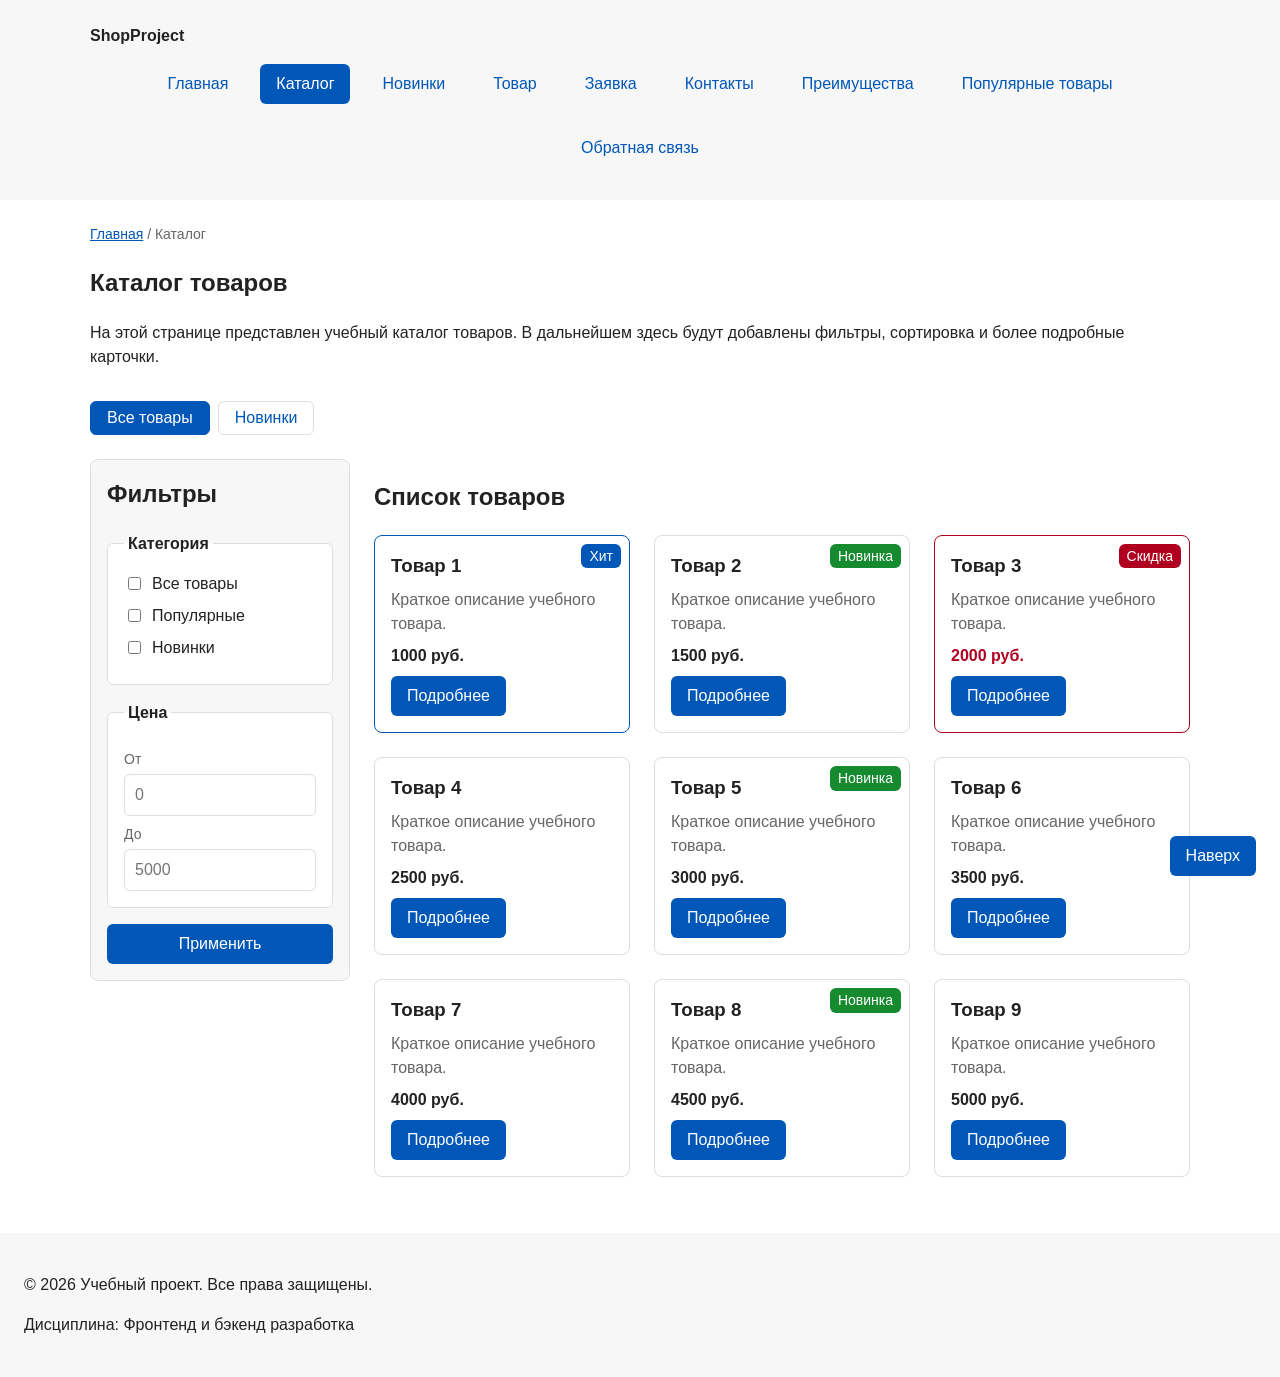
==== commit 52ad59e3: "feat: add reviews, FAQ and category page" ====
--- a/catalog.html
+++ b/catalog.html
@@ -20,6 +20,7 @@
         <ul class="site-nav__list">
           <li class="site-nav__item"><a class="site-nav__link" href="index.html">Главная</a></li>
           <li class="site-nav__item"><a class="site-nav__link site-nav__link--active" href="catalog.html" aria-current="page">Каталог</a></li>
+          <li class="site-nav__item"><a class="site-nav__link" href="category.html">Новинки</a></li>
           <li class="site-nav__item"><a class="site-nav__link" href="product.html">Товар</a></li>
           <li class="site-nav__item"><a class="site-nav__link" href="order.html">Заявка</a></li>
           <li class="site-nav__item"><a class="site-nav__link" href="contacts.html">Контакты</a></li>
@@ -45,6 +46,17 @@
         подробные карточки.
       </p>
     </section>
+
+    <nav class="catalog-categories" aria-label="Категории товаров">
+      <ul class="catalog-categories__list">
+        <li class="catalog-categories__item">
+          <a class="catalog-categories__link catalog-categories__link--active" href="catalog.html" aria-current="page">Все товары</a>
+        </li>
+        <li class="catalog-categories__item">
+          <a class="catalog-categories__link" href="category.html">Новинки</a>
+        </li>
+      </ul>
+    </nav>
 
     <section class="catalog-layout">
       <aside class="catalog-filters">
@@ -120,6 +132,7 @@
           </article>
 
           <article class="product-card">
+            <span class="product-card__badge product-card__badge--new">Новинка</span>
             <h3 class="product-card__title">Товар 5</h3>
             <p class="product-card__description">Краткое описание учебного товара.</p>
             <p class="product-card__price">3000 руб.</p>
@@ -141,6 +154,7 @@
           </article>
 
           <article class="product-card">
+            <span class="product-card__badge product-card__badge--new">Новинка</span>
             <h3 class="product-card__title">Товар 8</h3>
             <p class="product-card__description">Краткое описание учебного товара.</p>
             <p class="product-card__price">4500 руб.</p>
--- a/css/style.css
+++ b/css/style.css
@@ -427,6 +427,44 @@
   gap: var(--space-lg);
 }
 
+/* Категории каталога */
+.catalog-categories {
+  max-width: var(--container-width);
+  margin: 0 auto var(--space-lg);
+}
+
+.catalog-categories__list {
+  display: flex;
+  flex-wrap: wrap;
+  gap: var(--space-sm);
+  padding: 0;
+  margin: 0;
+  list-style: none;
+}
+
+.catalog-categories__link {
+  display: inline-block;
+  padding: var(--space-xs) var(--space-md);
+  border: 1px solid var(--color-border);
+  border-radius: var(--radius-sm);
+  text-decoration: none;
+}
+
+.catalog-categories__link:hover {
+  border-color: var(--color-primary);
+}
+
+.catalog-categories__link:focus-visible {
+  outline: 2px solid var(--color-primary);
+  outline-offset: 3px;
+}
+
+.catalog-categories__link--active {
+  color: var(--color-white);
+  background-color: var(--color-primary);
+  border-color: var(--color-primary);
+}
+
 /* ===============================
    7. Страница товара и таблица характеристик
    =============================== */
@@ -594,11 +632,102 @@
 }
 
 /* ===============================
-   9. Адаптив
+   9. Отзывы и часто задаваемые вопросы
+   =============================== */
+
+.reviews-grid {
+  display: grid;
+  grid-template-columns: repeat(3, 1fr);
+  gap: var(--space-lg);
+}
+
+.review-card {
+  display: flex;
+  flex-direction: column;
+  gap: var(--space-md);
+  padding: var(--space-md);
+  border: 1px solid var(--color-border);
+  border-radius: var(--radius-md);
+  background-color: var(--color-bg);
+}
+
+.review-card:hover {
+  border-color: var(--color-primary);
+}
+
+.review-card__text {
+  margin: 0;
+}
+
+.review-card__text p {
+  margin: 0;
+}
+
+.review-card__text p::before {
+  content: "«";
+}
+
+.review-card__text p::after {
+  content: "»";
+}
+
+.review-card__author {
+  margin: auto 0 0;
+  color: var(--color-muted);
+}
+
+.review-card__name {
+  font-style: normal;
+  font-weight: 700;
+  color: var(--color-text);
+}
+
+/* Вопросы и ответы */
+.faq {
+  display: grid;
+  gap: var(--space-sm);
+}
+
+.faq__item {
+  padding: var(--space-md);
+  border: 1px solid var(--color-border);
+  border-radius: var(--radius-md);
+  background-color: var(--color-bg);
+}
+
+.faq__item[open] {
+  border-color: var(--color-primary);
+}
+
+.faq__question {
+  cursor: pointer;
+  font-weight: 700;
+}
+
+.faq__question:hover {
+  color: var(--color-primary);
+}
+
+.faq__question:focus-visible {
+  outline: 2px solid var(--color-primary);
+  outline-offset: 3px;
+}
+
+.faq__answer {
+  margin: var(--space-sm) 0 0;
+  color: var(--color-muted);
+}
+
+/* ===============================
+   10. Адаптив
    =============================== */
 
 @media (max-width: 900px) {
   .products-grid {
+    grid-template-columns: repeat(2, 1fr);
+  }
+
+  .reviews-grid {
     grid-template-columns: repeat(2, 1fr);
   }
 }
@@ -625,6 +754,10 @@
     grid-template-columns: 1fr;
   }
 
+  .reviews-grid {
+    grid-template-columns: 1fr;
+  }
+
   header,
   main,
   footer {
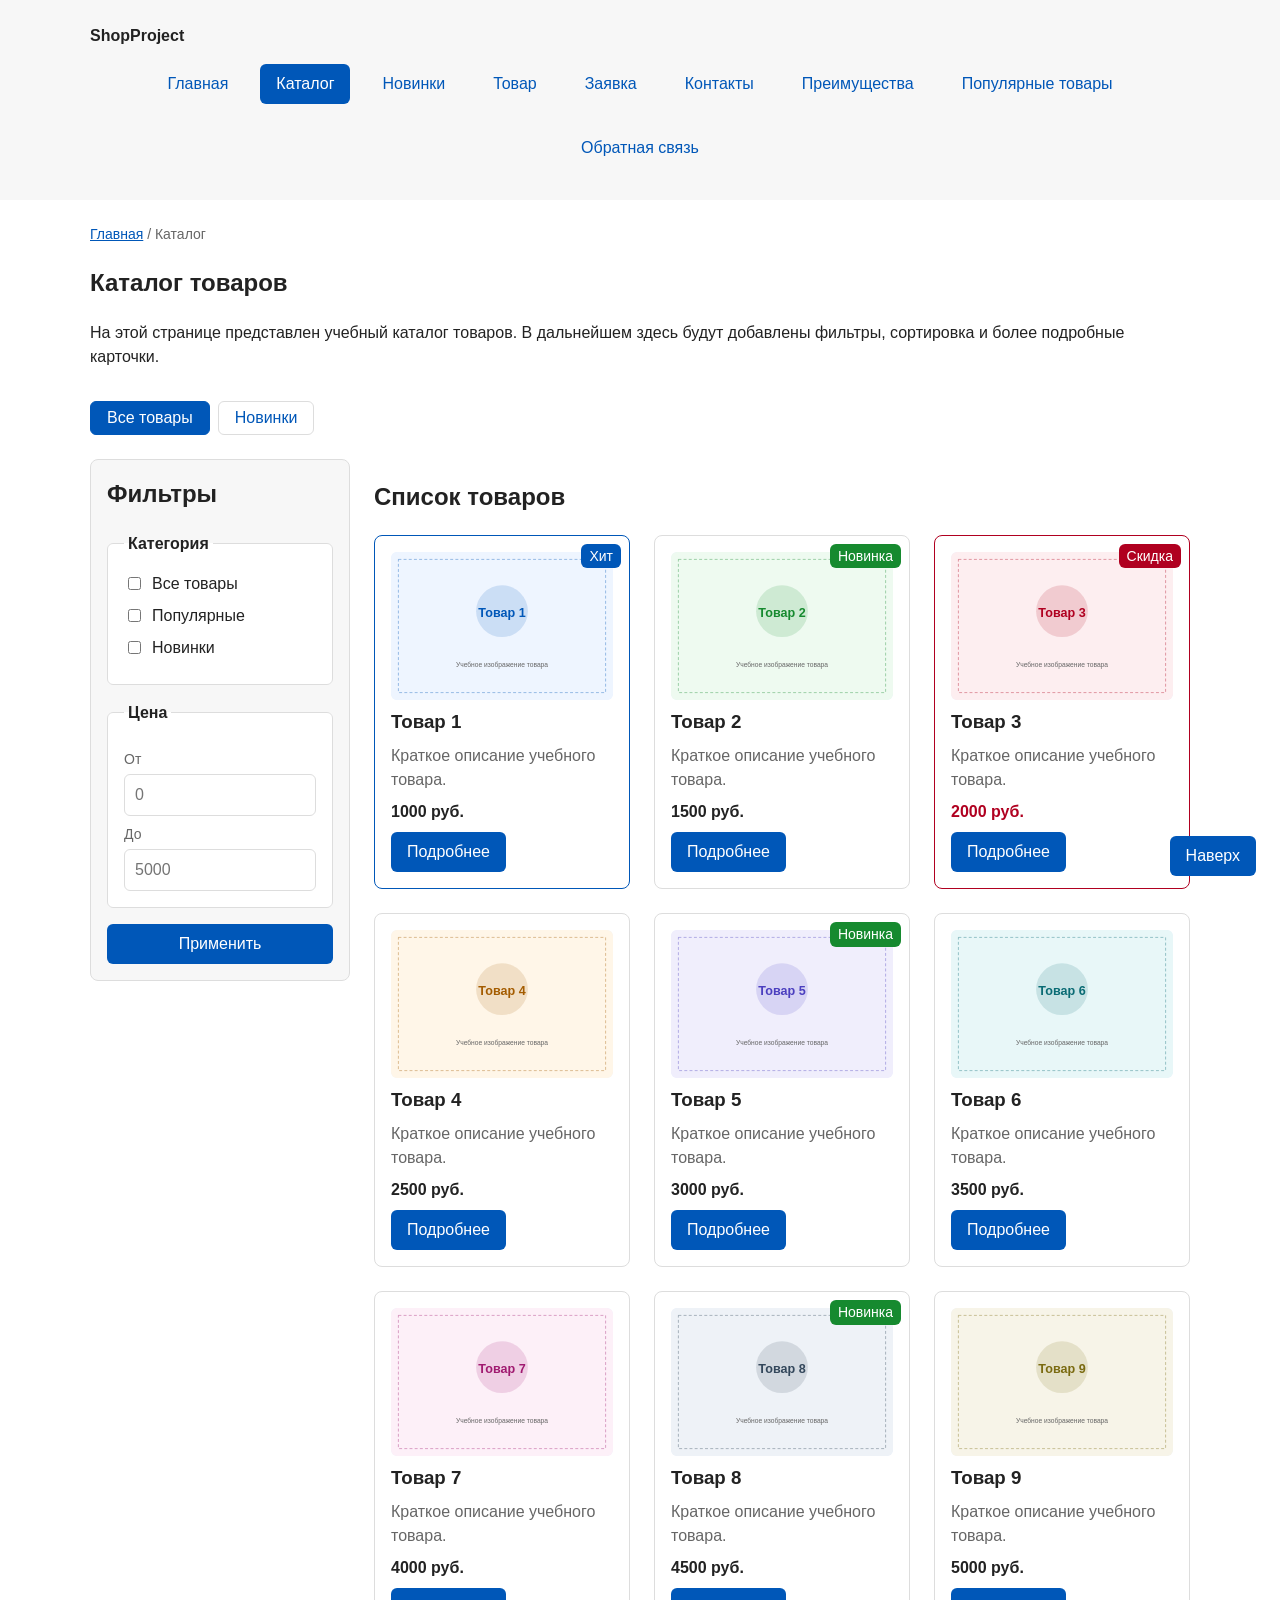
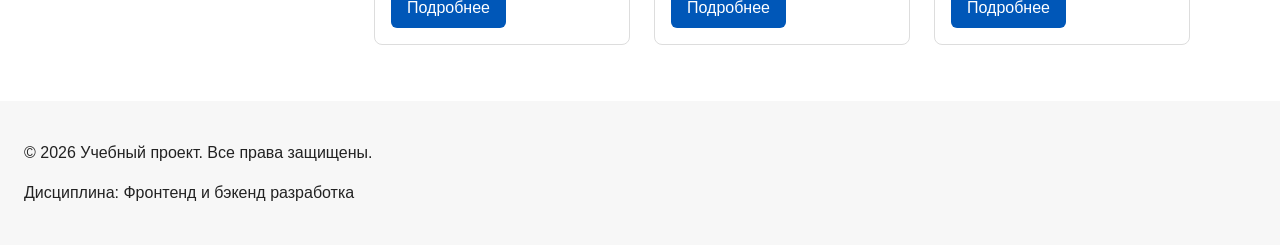
==== commit 68d3c437: "feat: add product images, detailed product page and modal improvements" ====
--- a/catalog.html
+++ b/catalog.html
@@ -101,6 +101,7 @@
 
         <div class="products-grid">
           <article class="product-card product-card--featured">
+            <img class="product-card__image" src="images/product-1.svg" alt="Товар 1" width="600" height="400" loading="lazy">
             <span class="product-card__badge product-card__badge--hit">Хит</span>
             <h3 class="product-card__title">Товар 1</h3>
             <p class="product-card__description">Краткое описание учебного товара.</p>
@@ -109,6 +110,7 @@
           </article>
 
           <article class="product-card">
+            <img class="product-card__image" src="images/product-2.svg" alt="Товар 2" width="600" height="400" loading="lazy">
             <span class="product-card__badge product-card__badge--new">Новинка</span>
             <h3 class="product-card__title">Товар 2</h3>
             <p class="product-card__description">Краткое описание учебного товара.</p>
@@ -117,6 +119,7 @@
           </article>
 
           <article class="product-card product-card--discount">
+            <img class="product-card__image" src="images/product-3.svg" alt="Товар 3" width="600" height="400" loading="lazy">
             <span class="product-card__badge">Скидка</span>
             <h3 class="product-card__title">Товар 3</h3>
             <p class="product-card__description">Краткое описание учебного товара.</p>
@@ -125,6 +128,7 @@
           </article>
 
           <article class="product-card">
+            <img class="product-card__image" src="images/product-4.svg" alt="Товар 4" width="600" height="400" loading="lazy">
             <h3 class="product-card__title">Товар 4</h3>
             <p class="product-card__description">Краткое описание учебного товара.</p>
             <p class="product-card__price">2500 руб.</p>
@@ -132,6 +136,7 @@
           </article>
 
           <article class="product-card">
+            <img class="product-card__image" src="images/product-5.svg" alt="Товар 5" width="600" height="400" loading="lazy">
             <span class="product-card__badge product-card__badge--new">Новинка</span>
             <h3 class="product-card__title">Товар 5</h3>
             <p class="product-card__description">Краткое описание учебного товара.</p>
@@ -140,6 +145,7 @@
           </article>
 
           <article class="product-card">
+            <img class="product-card__image" src="images/product-6.svg" alt="Товар 6" width="600" height="400" loading="lazy">
             <h3 class="product-card__title">Товар 6</h3>
             <p class="product-card__description">Краткое описание учебного товара.</p>
             <p class="product-card__price">3500 руб.</p>
@@ -147,6 +153,7 @@
           </article>
 
           <article class="product-card">
+            <img class="product-card__image" src="images/product-7.svg" alt="Товар 7" width="600" height="400" loading="lazy">
             <h3 class="product-card__title">Товар 7</h3>
             <p class="product-card__description">Краткое описание учебного товара.</p>
             <p class="product-card__price">4000 руб.</p>
@@ -154,6 +161,7 @@
           </article>
 
           <article class="product-card">
+            <img class="product-card__image" src="images/product-8.svg" alt="Товар 8" width="600" height="400" loading="lazy">
             <span class="product-card__badge product-card__badge--new">Новинка</span>
             <h3 class="product-card__title">Товар 8</h3>
             <p class="product-card__description">Краткое описание учебного товара.</p>
@@ -162,6 +170,7 @@
           </article>
 
           <article class="product-card">
+            <img class="product-card__image" src="images/product-9.svg" alt="Товар 9" width="600" height="400" loading="lazy">
             <h3 class="product-card__title">Товар 9</h3>
             <p class="product-card__description">Краткое описание учебного товара.</p>
             <p class="product-card__price">5000 руб.</p>
--- a/css/style.css
+++ b/css/style.css
@@ -299,6 +299,17 @@
   background-color: var(--color-success);
 }
 
+/* Изображение карточки */
+.product-card__image {
+  display: block;
+  width: 100%;
+  height: auto;
+  aspect-ratio: 3 / 2;
+  object-fit: cover;
+  border-radius: var(--radius-sm);
+  background-color: var(--color-surface-accent);
+}
+
 .product-card__title {
   margin: 0;
   color: var(--color-text);
@@ -316,11 +327,22 @@
 
 .product-card--discount .product-card__price {
   color: var(--color-danger);
+}
+
+.product-card__actions {
+  display: flex;
+  flex-wrap: wrap;
+  gap: var(--space-sm);
+  margin-top: auto;
 }
 
 .product-card__button {
   margin-top: auto;
   align-self: flex-start;
+}
+
+.product-card__actions .product-card__button {
+  margin-top: 0;
 }
 
 .aside-info {
@@ -478,6 +500,10 @@
   align-items: start;
 }
 
+.product-detail__media {
+  position: relative;
+}
+
 .product-detail__image {
   display: block;
   width: 100%;
@@ -509,6 +535,29 @@
   font-weight: 700;
 }
 
+.product-detail__meta {
+  padding: 0;
+  margin: 0;
+  list-style: none;
+  color: var(--color-muted);
+}
+
+.product-detail__list {
+  padding-left: var(--space-lg);
+  margin: 0;
+}
+
+.product-detail__list-item {
+  margin-bottom: var(--space-xs);
+}
+
+.product-detail__actions {
+  display: flex;
+  flex-wrap: wrap;
+  gap: var(--space-sm);
+  margin-top: var(--space-sm);
+}
+
 .product-table {
   width: 100%;
   border-collapse: collapse;
@@ -541,15 +590,79 @@
    =============================== */
 
 .order-dialog {
+  position: relative;
   z-index: 100;
   width: min(100% - 32px, 560px);
   padding: var(--space-lg);
   border: none;
   border-radius: var(--radius-lg);
+  animation: dialog-appear 0.2s ease-out;
 }
 
 .order-dialog::backdrop {
   background-color: rgba(0, 0, 0, 0.5);
+  animation: backdrop-appear 0.2s ease-out;
+}
+
+@keyframes dialog-appear {
+  from {
+    opacity: 0;
+    transform: translateY(-12px);
+  }
+
+  to {
+    opacity: 1;
+    transform: translateY(0);
+  }
+}
+
+@keyframes backdrop-appear {
+  from {
+    opacity: 0;
+  }
+
+  to {
+    opacity: 1;
+  }
+}
+
+/* Кнопка закрытия модального окна */
+.order-dialog__close {
+  position: absolute;
+  top: var(--space-sm);
+  right: var(--space-sm);
+  z-index: 1;
+  width: 32px;
+  height: 32px;
+  padding: 0;
+  font-size: 22px;
+  line-height: 1;
+  color: var(--color-muted);
+  background-color: transparent;
+  border: 1px solid var(--color-border);
+  border-radius: var(--radius-sm);
+  cursor: pointer;
+}
+
+.order-dialog__close:hover {
+  color: var(--color-white);
+  background-color: var(--color-danger);
+  border-color: var(--color-danger);
+}
+
+.order-dialog__close:focus-visible {
+  outline: 2px solid var(--color-primary);
+  outline-offset: 3px;
+}
+
+.order-dialog__title {
+  margin: 0 var(--space-xl) var(--space-xs) 0;
+}
+
+.order-dialog__hint {
+  margin: 0 0 var(--space-md);
+  font-size: 14px;
+  color: var(--color-muted);
 }
 
 /* Форма */
